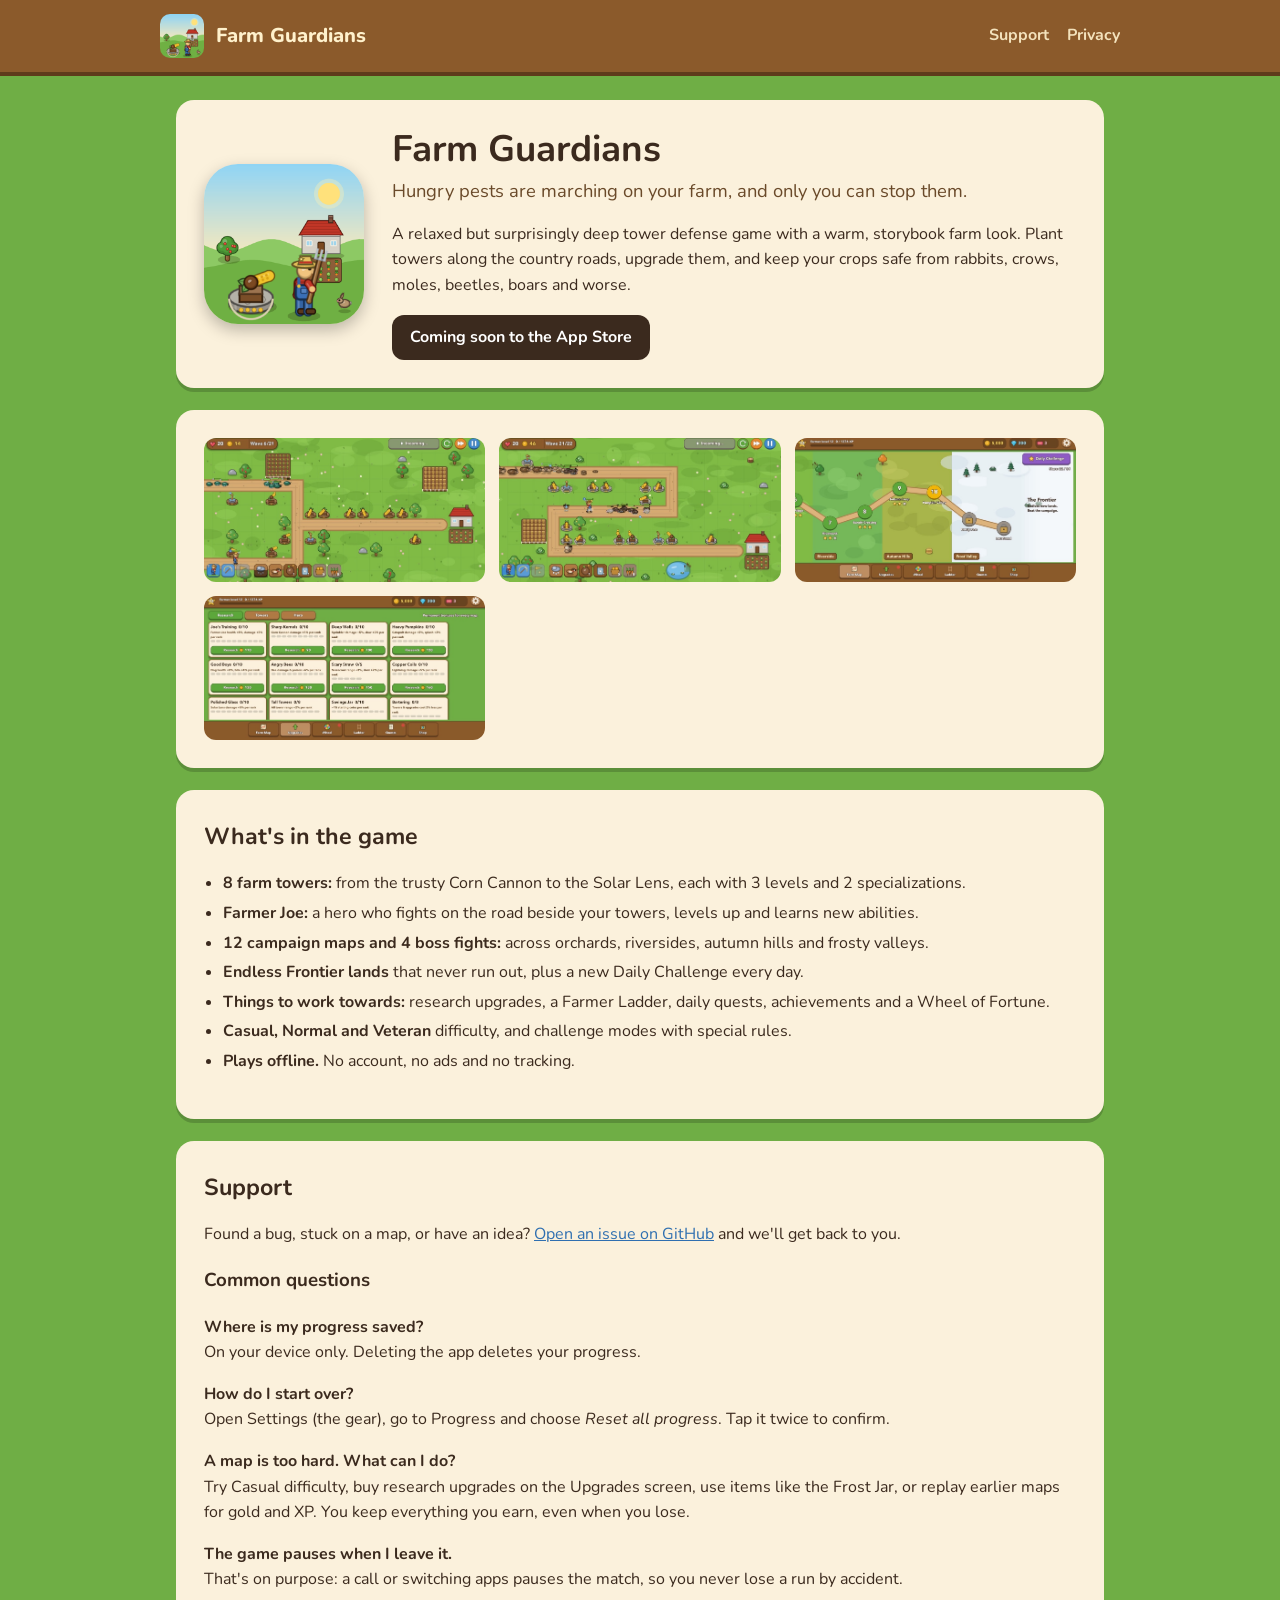
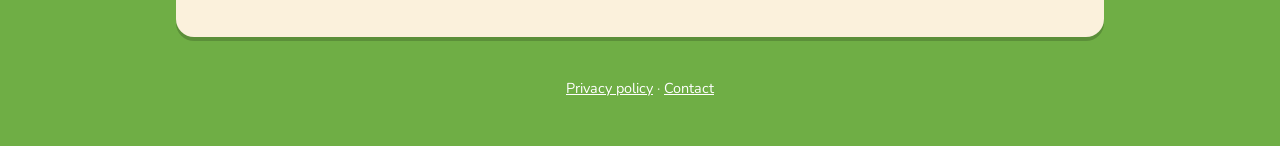
==== index.html @ f64cca60 "Game page, support and privacy policy Co-Authored-By: Claude Opus 5.5 <noreply@anthropic.com>" ====
<!doctype html>
<html lang="en">
<head>
	<meta charset="utf-8">
	<meta name="viewport" content="width=device-width, initial-scale=1">
	<title>Farm Guardians: Tower Defense</title>
	<meta name="description" content="Defend your farm from hungry pests in a relaxed but deep tower defense game. Free, offline, no ads, no tracking.">
	<link rel="icon" href="img/icon.png">
	<link rel="apple-touch-icon" href="img/icon.png">
	<link rel="preconnect" href="https://fonts.googleapis.com">
	<link href="https://fonts.googleapis.com/css2?family=Nunito:wght@400;700;800&display=swap" rel="stylesheet">
	<link rel="stylesheet" href="style.css">
</head>
<body>
	<header>
		<div class="bar">
			<img src="img/icon.png" alt="">
			<a href="./">Farm Guardians</a>
			<nav>
				<a href="#support">Support</a>
				<a href="privacy.html">Privacy</a>
			</nav>
		</div>
	</header>

	<main>
		<section class="card hero">
			<img src="img/icon.png" alt="Farm Guardians app icon">
			<div>
				<h1>Farm Guardians</h1>
				<p class="tagline">Hungry pests are marching on your farm, and only you can stop them.</p>
				<p>A relaxed but surprisingly deep tower defense game with a warm, storybook farm look. Plant towers along the country roads, upgrade them, and keep your crops safe from rabbits, crows, moles, beetles, boars and worse.</p>
				<span class="badge">Coming soon to the App Store</span>
			</div>
		</section>

		<section class="card">
			<div class="shots">
				<img src="img/1_battle.jpg" alt="Corn Cannons and Sprinklers defending the road from beetles" loading="lazy">
				<img src="img/2_late_wave.jpg" alt="A late wave of boars and rats against upgraded towers" loading="lazy">
				<img src="img/3_world.jpg" alt="The farm map with campaign lands and the Daily Challenge" loading="lazy">
				<img src="img/4_upgrades.jpg" alt="The research upgrades screen" loading="lazy">
			</div>
		</section>

		<section class="card">
			<h2>What's in the game</h2>
			<ul>
				<li><strong>8 farm towers:</strong> from the trusty Corn Cannon to the Solar Lens, each with 3 levels and 2 specializations.</li>
				<li><strong>Farmer Joe:</strong> a hero who fights on the road beside your towers, levels up and learns new abilities.</li>
				<li><strong>12 campaign maps and 4 boss fights:</strong> across orchards, riversides, autumn hills and frosty valleys.</li>
				<li><strong>Endless Frontier lands</strong> that never run out, plus a new Daily Challenge every day.</li>
				<li><strong>Things to work towards:</strong> research upgrades, a Farmer Ladder, daily quests, achievements and a Wheel of Fortune.</li>
				<li><strong>Casual, Normal and Veteran</strong> difficulty, and challenge modes with special rules.</li>
				<li><strong>Plays offline.</strong> No account, no ads and no tracking.</li>
			</ul>
		</section>

		<section class="card" id="support">
			<h2>Support</h2>
			<p>Found a bug, stuck on a map, or have an idea? <a href="https://github.com/hjelp/farm-guardians/issues">Open an issue on GitHub</a> and we'll get back to you.</p>
			<h3>Common questions</h3>
			<p><strong>Where is my progress saved?</strong><br>On your device only. Deleting the app deletes your progress.</p>
			<p><strong>How do I start over?</strong><br>Open Settings (the gear), go to Progress and choose <em>Reset all progress</em>. Tap it twice to confirm.</p>
			<p><strong>A map is too hard. What can I do?</strong><br>Try Casual difficulty, buy research upgrades on the Upgrades screen, use items like the Frost Jar, or replay earlier maps for gold and XP. You keep everything you earn, even when you lose.</p>
			<p><strong>The game pauses when I leave it.</strong><br>That's on purpose: a call or switching apps pauses the match, so you never lose a run by accident.</p>
		</section>
	</main>

	<footer>
		<p><a href="privacy.html">Privacy policy</a> · <a href="https://github.com/hjelp/farm-guardians/issues">Contact</a></p>
	</footer>
</body>
</html>
---- style.css ----
:root {
	--ink: #3b2a1e;
	--paper: #fbf1dc;
	--paper-dark: #efdcb6;
	--wood: #8b5a2b;
	--grass: #6fae45;
	--grass-dark: #4f8a2f;
	--gold: #f2b705;
	--link: #2f6fb0;
}

* { box-sizing: border-box; }

body {
	margin: 0;
	font-family: "Nunito", system-ui, -apple-system, "Segoe UI", sans-serif;
	color: var(--ink);
	background: var(--grass);
	line-height: 1.6;
}

header {
	background: var(--wood);
	color: #fff1cc;
	padding: 14px 16px;
	border-bottom: 4px solid #5e3b1b;
}

header .bar {
	max-width: 960px;
	margin: 0 auto;
	display: flex;
	align-items: center;
	gap: 12px;
}

header img { width: 44px; height: 44px; border-radius: 10px; }
header a { color: inherit; text-decoration: none; font-weight: 800; font-size: 1.25rem; }
header nav { margin-left: auto; display: flex; gap: 18px; }
header nav a { font-size: 1rem; font-weight: 700; opacity: 0.9; }

main {
	max-width: 960px;
	margin: 24px auto 40px;
	padding: 0 16px;
}

.card {
	background: var(--paper);
	border-radius: 18px;
	padding: 28px;
	box-shadow: 0 4px 0 rgba(0, 0, 0, 0.18);
	margin-bottom: 22px;
}

.hero { display: flex; gap: 28px; align-items: center; flex-wrap: wrap; }
.hero img { width: 160px; height: 160px; border-radius: 34px; box-shadow: 0 6px 16px rgba(0, 0, 0, 0.25); }
.hero div { flex: 1; min-width: 240px; }

h1 { margin: 0 0 6px; font-size: 2.3rem; line-height: 1.15; }
h2 { margin: 0 0 12px; font-size: 1.45rem; }
.tagline { font-size: 1.15rem; margin: 0 0 12px; color: #6a4a2a; }

.badge {
	display: inline-block;
	background: var(--ink);
	color: #fff;
	padding: 10px 18px;
	border-radius: 12px;
	font-weight: 700;
}

.shots {
	display: grid;
	grid-template-columns: repeat(auto-fit, minmax(280px, 1fr));
	gap: 14px;
}

.shots img { width: 100%; border-radius: 12px; display: block; }

ul { padding-left: 1.2em; }
li { margin: 4px 0; }
a { color: var(--link); }

.muted { color: #7a5a3a; font-size: 0.95rem; }

footer {
	text-align: center;
	color: #eef7e6;
	font-size: 0.9rem;
	padding: 0 16px 32px;
}

footer a { color: #fff; }

@media (max-width: 560px) {
	.card { padding: 20px; }
	h1 { font-size: 1.8rem; }
	.hero img { width: 112px; height: 112px; border-radius: 24px; }
	header nav { gap: 12px; }
}
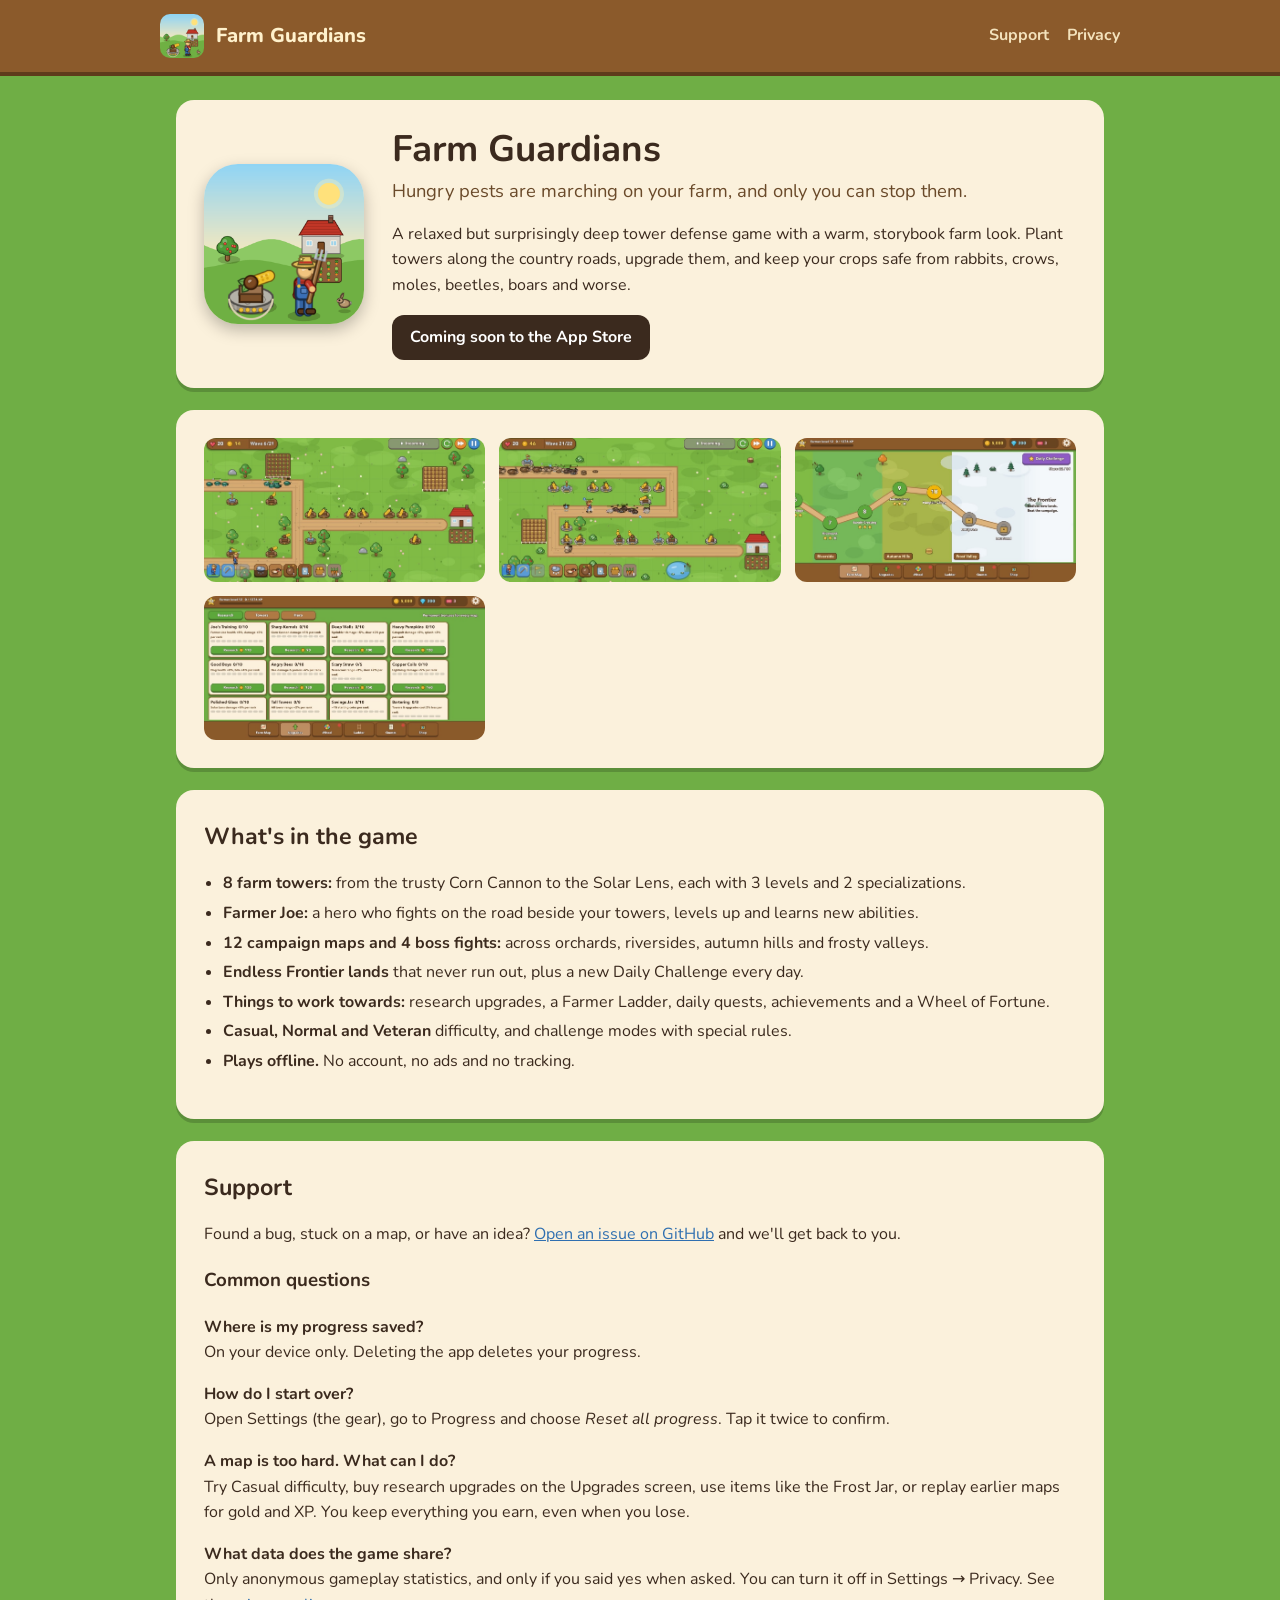
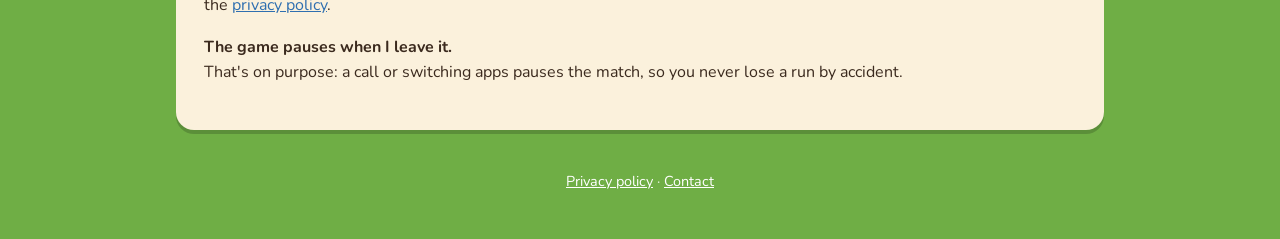
==== commit ae460153: "Privacy policy: optional anonymous gameplay statistics (PostHog EU) Co-Authored-By: Claude Opus 5.5 " ====
--- a/index.html
+++ b/index.html
@@ -63,6 +63,7 @@
 			<p><strong>Where is my progress saved?</strong><br>On your device only. Deleting the app deletes your progress.</p>
 			<p><strong>How do I start over?</strong><br>Open Settings (the gear), go to Progress and choose <em>Reset all progress</em>. Tap it twice to confirm.</p>
 			<p><strong>A map is too hard. What can I do?</strong><br>Try Casual difficulty, buy research upgrades on the Upgrades screen, use items like the Frost Jar, or replay earlier maps for gold and XP. You keep everything you earn, even when you lose.</p>
+			<p><strong>What data does the game share?</strong><br>Only anonymous gameplay statistics, and only if you said yes when asked. You can turn it off in Settings → Privacy. See the <a href="privacy.html">privacy policy</a>.</p>
 			<p><strong>The game pauses when I leave it.</strong><br>That's on purpose: a call or switching apps pauses the match, so you never lose a run by accident.</p>
 		</section>
 	</main>
